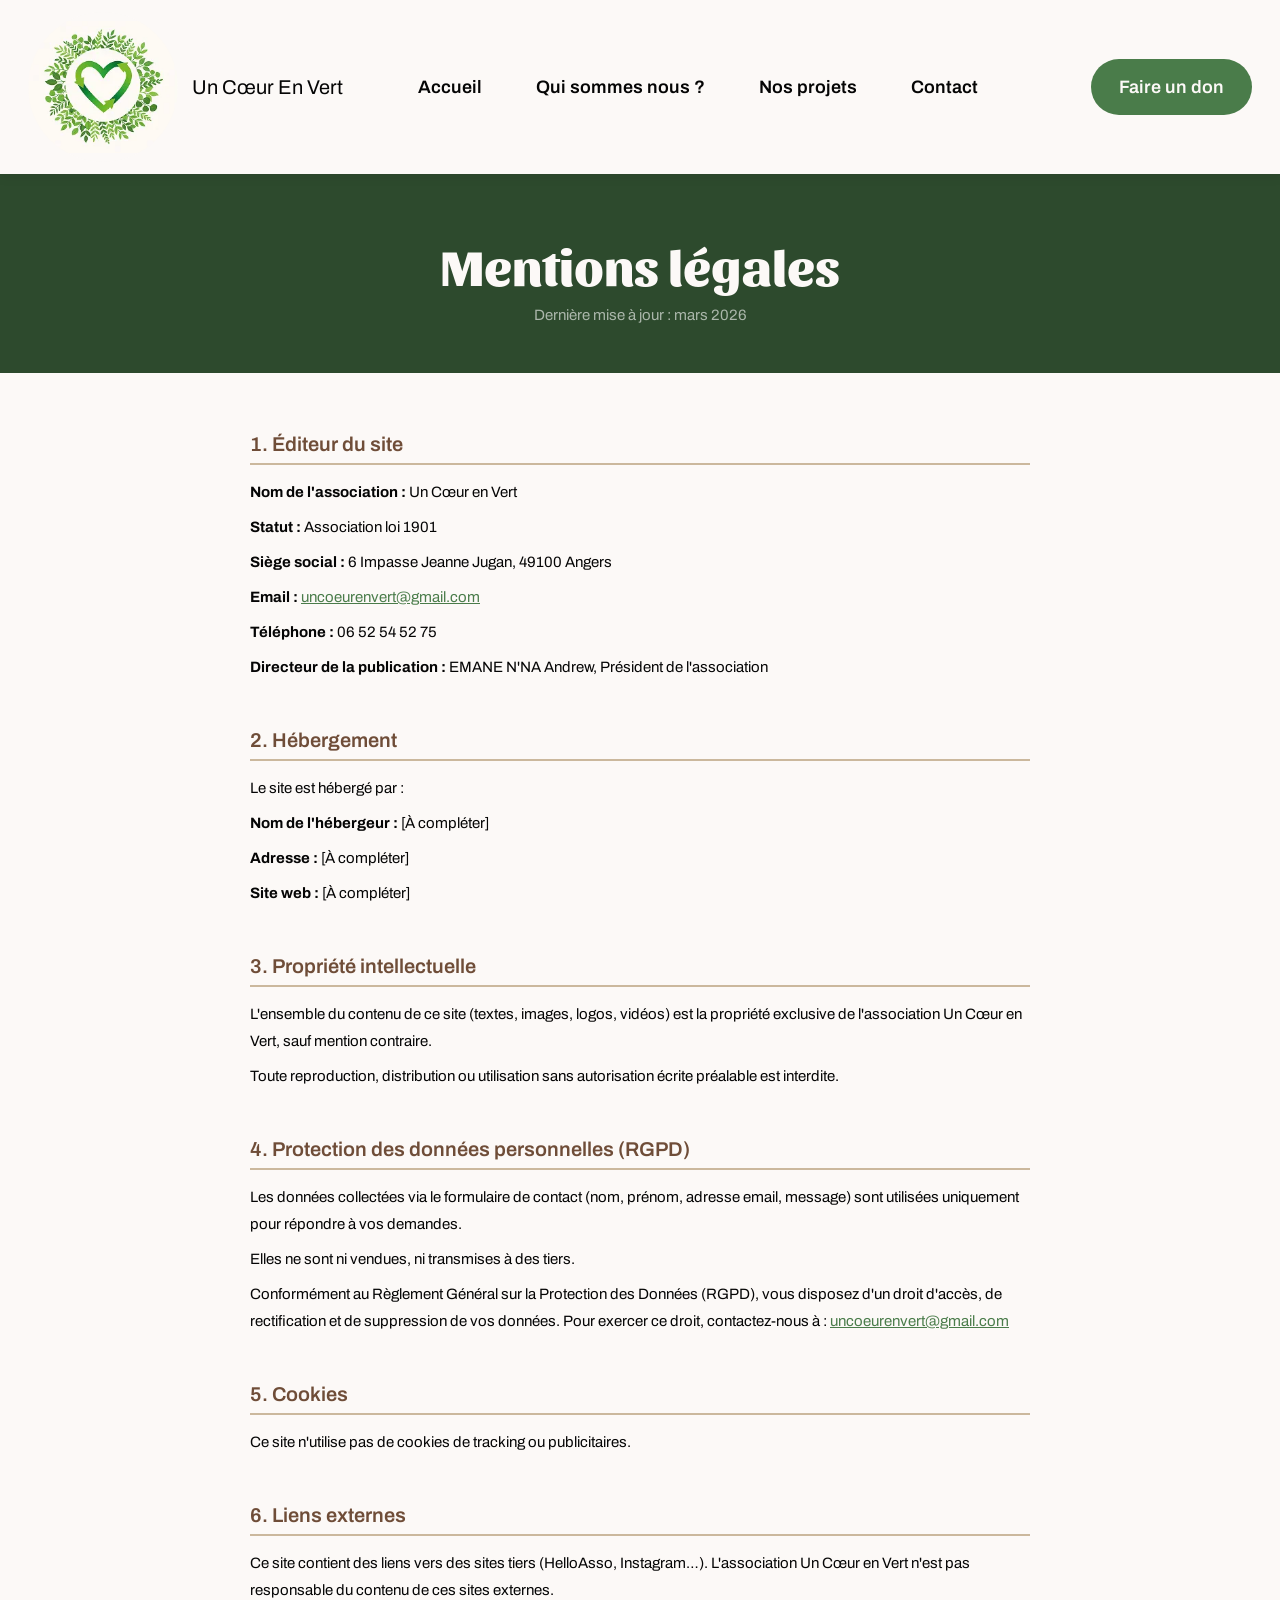
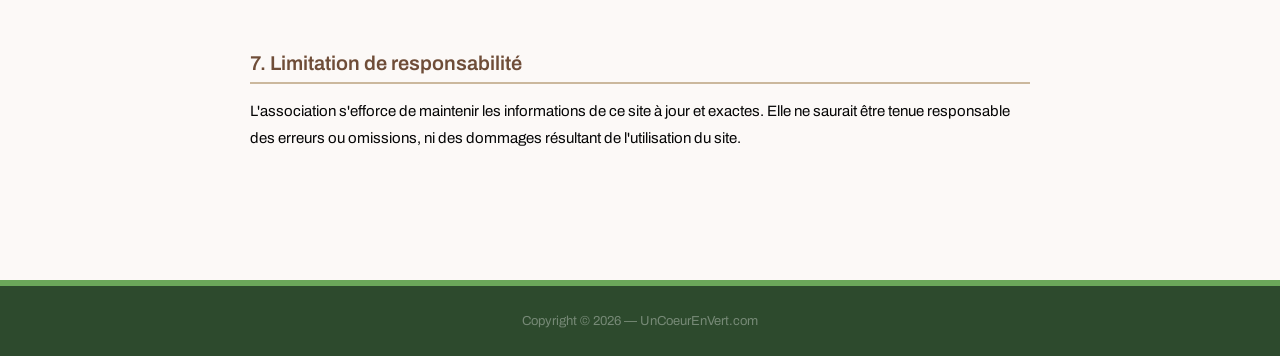
==== mentions-legales.html @ b5b338e8 "Add files via upload" ====
<!DOCTYPE html>
<html lang="fr">
<head>
<meta charset="UTF-8"/>
<meta name="viewport" content="width=device-width, initial-scale=1.0"/>
<title>Mentions légales — Un Cœur en Vert</title>
<link rel="preconnect" href="https://fonts.googleapis.com"/>
<link rel="preconnect" href="https://fonts.gstatic.com" crossorigin/>
<link href="https://fonts.googleapis.com/css2?family=Archivo:ital,wght@0,300;0,400;0,600;1,400&family=Sansita:wght@800&family=Montserrat:wght@400;500;600&display=swap" rel="stylesheet"/>
<style>
*, *::before, *::after { box-sizing: border-box; margin: 0; padding: 0; }
:root {
  --cream:   #FCF9F7;
  --brown:   #6F4D38;
  --dkgreen: #2D4A2D;
  --mdgreen: #4A7C4A;
  --ltgreen: #6BA75A;
  --sand:    #CBB89D;
  --black:   #050505;
}
html { scroll-behavior: smooth; }
body {
  font-family: 'Archivo', sans-serif;
  background: var(--cream);
  color: var(--black);
  overflow-x: hidden;
}
img { display: block; max-width: 100%; }

/* ── NAV (identique au site) ── */
nav {
  position: sticky; top: 0; z-index: 200;
  background: var(--cream);
  display: flex; align-items: center; justify-content: space-between;
  padding: 12px 28px;
  box-shadow: 0 2px 12px rgba(0,0,0,.08);
}
.nav-brand { display: flex; align-items: center; gap: 14px; flex-shrink: 0; min-width: 200px; }
.nav-logo {
  width: 150px; height: 150px; flex-shrink: 0;
  border-radius: 50%; border: none;
  background: var(--cream);
  display: flex; align-items: center; justify-content: center;
  overflow: hidden;
}
.nav-logo img { width: 150px; height: 150px; object-fit: contain; }
.nav-brand-name {
  font-family: 'Archivo', sans-serif; font-size: 20px; font-weight: 400;
  color: var(--black); white-space: nowrap;
}
nav ul { list-style: none; display: flex; gap: 54px; flex: 1; justify-content: center; }
nav ul a {
  text-decoration: none; color: var(--black);
  font-size: 18px; font-weight: 600; transition: color .2s;
}
nav ul a:hover { color: var(--mdgreen); }
.nav-cta { min-width: 200px; display: flex; justify-content: flex-end; }
.btn {
  display: inline-flex; align-items: center; justify-content: center;
  padding: 18px 28px; border-radius: 36px;
  font-family: 'Archivo', sans-serif; font-weight: 600; font-size: 18px;
  cursor: pointer; text-decoration: none; border: none;
  transition: filter .2s, transform .15s; white-space: nowrap;
}
.btn:hover { filter: brightness(1.1); transform: translateY(-1px); }
.btn-green { background: var(--mdgreen); color: var(--cream); }

/* ── CONTENU ── */
.mentions-hero {
  background: var(--dkgreen);
  padding: 60px 80px 50px;
  text-align: center;
}
.mentions-hero h1 {
  font-family: 'Sansita', sans-serif;
  font-size: clamp(32px, 4vw, 56px);
  font-weight: 800;
  color: var(--cream);
  margin-bottom: 12px;
}
.mentions-hero p {
  color: rgba(255,255,255,.6);
  font-size: 15px;
}

.mentions-body {
  max-width: 860px;
  margin: 0 auto;
  padding: 60px 40px 80px;
}

.ml-section {
  margin-bottom: 48px;
}
.ml-section h2 {
  font-size: 20px;
  font-weight: 600;
  color: var(--brown);
  margin-bottom: 14px;
  padding-bottom: 8px;
  border-bottom: 2px solid var(--sand);
}
.ml-section p,
.ml-section li {
  font-size: 15px;
  line-height: 1.8;
  color: var(--black);
  margin-bottom: 8px;
}
.ml-section ul {
  padding-left: 20px;
  list-style: disc;
}
.ml-section a {
  color: var(--mdgreen);
  text-decoration: underline;
}
.ml-section a:hover { color: var(--dkgreen); }

/* ── FOOTER simple ── */
footer {
  background: var(--dkgreen);
  border-top: 6px solid var(--ltgreen);
  padding: 28px 80px;
  text-align: center;
}
footer p {
  color: rgba(255,255,255,.35);
  font-size: 13px;
}
</style>
</head>
<body>

<!-- NAV -->
<nav>
  <div class="nav-brand">
    <div class="nav-logo">
      <img src="photo_web/logo-1.webp" alt="Un Cœur en Vert">
    </div>
    <span class="nav-brand-name">Un Cœur En Vert</span>
  </div>
  <ul>
    <li><a href="index.html">Accueil</a></li>
    <li><a href="index.html#qui">Qui sommes nous ?</a></li>
    <li><a href="index.html#projets">Nos projets</a></li>
    <li><a href="index.html#contact">Contact</a></li>
  </ul>
  <div class="nav-cta">
    <a href="https://www.helloasso.com/associations/un-coeur-en-vert" class="btn btn-green">Faire un don</a>
  </div>
</nav>

<!-- HERO -->
<div class="mentions-hero">
  <h1>Mentions légales</h1>
  <p>Dernière mise à jour : mars 2026</p>
</div>

<!-- CONTENU -->
<div class="mentions-body">

  <div class="ml-section">
    <h2>1. Éditeur du site</h2>
    <p><strong>Nom de l'association :</strong> Un Cœur en Vert</p>
    <p><strong>Statut :</strong> Association loi 1901</p>
    <p><strong>Siège social :</strong> 6 Impasse Jeanne Jugan, 49100 Angers</p>
    <p><strong>Email :</strong> <a href="mailto:uncoeurenvert@gmail.com">uncoeurenvert@gmail.com</a></p>
    <p><strong>Téléphone :</strong> 06 52 54 52 75</p>
    <p><strong>Directeur de la publication :</strong> EMANE N'NA Andrew, Président de l'association</p>
  </div>

  <div class="ml-section">
    <h2>2. Hébergement</h2>
    <p>Le site est hébergé par :</p>
    <p><strong>Nom de l'hébergeur :</strong> [À compléter]</p>
    <p><strong>Adresse :</strong> [À compléter]</p>
    <p><strong>Site web :</strong> [À compléter]</p>
  </div>

  <div class="ml-section">
    <h2>3. Propriété intellectuelle</h2>
    <p>L'ensemble du contenu de ce site (textes, images, logos, vidéos) est la propriété exclusive de l'association Un Cœur en Vert, sauf mention contraire.</p>
    <p>Toute reproduction, distribution ou utilisation sans autorisation écrite préalable est interdite.</p>
  </div>

  <div class="ml-section">
    <h2>4. Protection des données personnelles (RGPD)</h2>
    <p>Les données collectées via le formulaire de contact (nom, prénom, adresse email, message) sont utilisées uniquement pour répondre à vos demandes.</p>
    <p>Elles ne sont ni vendues, ni transmises à des tiers.</p>
    <p>Conformément au Règlement Général sur la Protection des Données (RGPD), vous disposez d'un droit d'accès, de rectification et de suppression de vos données. Pour exercer ce droit, contactez-nous à : <a href="mailto:uncoeurenvert@gmail.com">uncoeurenvert@gmail.com</a></p>
  </div>

  <div class="ml-section">
    <h2>5. Cookies</h2>
    <p>Ce site n'utilise pas de cookies de tracking ou publicitaires.</p>
  </div>

  <div class="ml-section">
    <h2>6. Liens externes</h2>
    <p>Ce site contient des liens vers des sites tiers (HelloAsso, Instagram…). L'association Un Cœur en Vert n'est pas responsable du contenu de ces sites externes.</p>
  </div>

  <div class="ml-section">
    <h2>7. Limitation de responsabilité</h2>
    <p>L'association s'efforce de maintenir les informations de ce site à jour et exactes. Elle ne saurait être tenue responsable des erreurs ou omissions, ni des dommages résultant de l'utilisation du site.</p>
  </div>

</div>

<!-- FOOTER -->
<footer>
  <p>Copyright © 2026 — UnCoeurEnVert.com</p>
</footer>

</body>
</html>
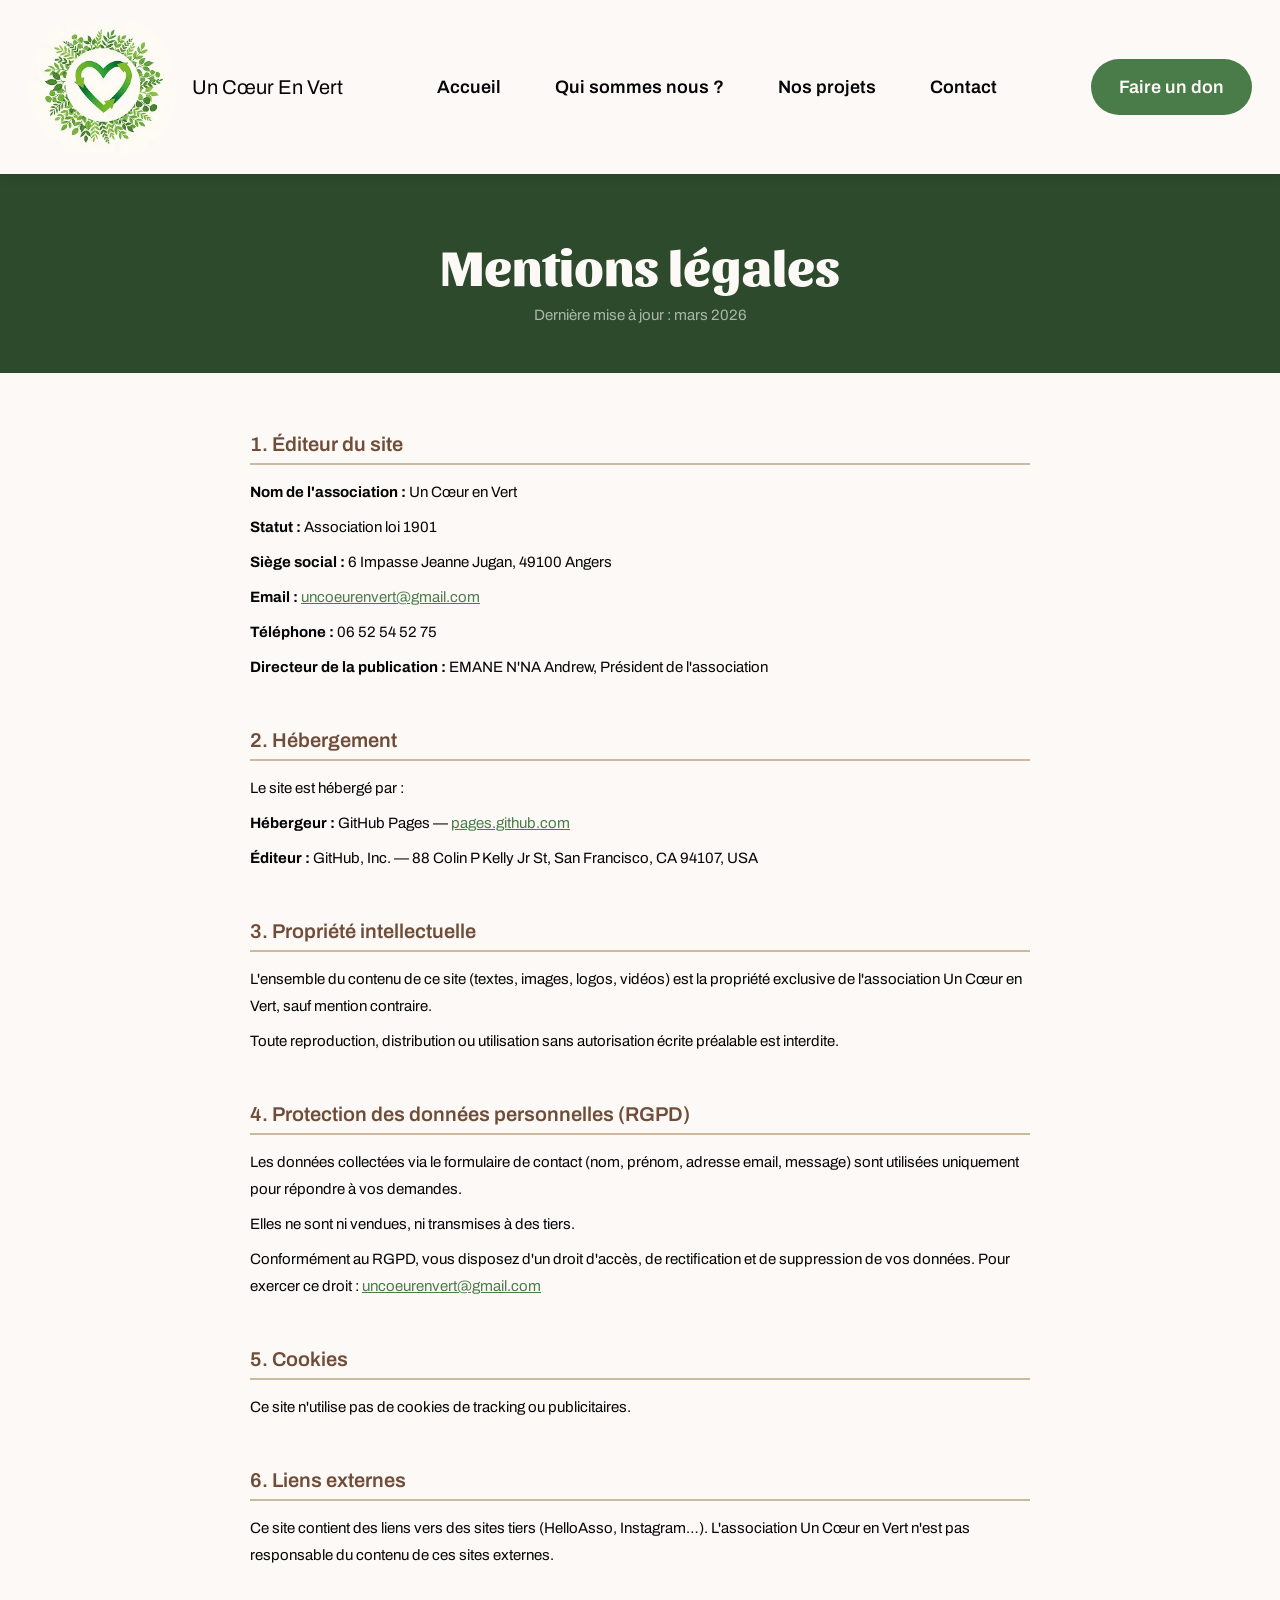
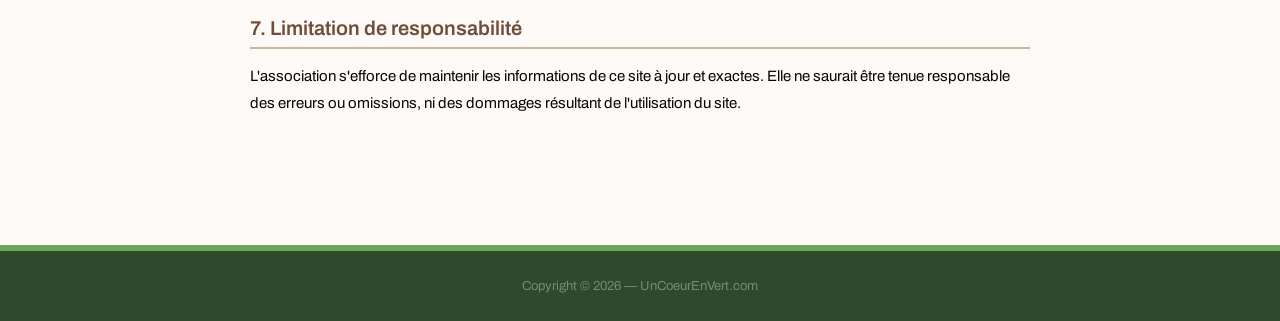
==== commit bc003e3c: "Add files via upload" ====
--- a/mentions-legales.html
+++ b/mentions-legales.html
@@ -7,128 +7,7 @@
 <link rel="preconnect" href="https://fonts.googleapis.com"/>
 <link rel="preconnect" href="https://fonts.gstatic.com" crossorigin/>
 <link href="https://fonts.googleapis.com/css2?family=Archivo:ital,wght@0,300;0,400;0,600;1,400&family=Sansita:wght@800&family=Montserrat:wght@400;500;600&display=swap" rel="stylesheet"/>
-<style>
-*, *::before, *::after { box-sizing: border-box; margin: 0; padding: 0; }
-:root {
-  --cream:   #FCF9F7;
-  --brown:   #6F4D38;
-  --dkgreen: #2D4A2D;
-  --mdgreen: #4A7C4A;
-  --ltgreen: #6BA75A;
-  --sand:    #CBB89D;
-  --black:   #050505;
-}
-html { scroll-behavior: smooth; }
-body {
-  font-family: 'Archivo', sans-serif;
-  background: var(--cream);
-  color: var(--black);
-  overflow-x: hidden;
-}
-img { display: block; max-width: 100%; }
-
-/* ── NAV (identique au site) ── */
-nav {
-  position: sticky; top: 0; z-index: 200;
-  background: var(--cream);
-  display: flex; align-items: center; justify-content: space-between;
-  padding: 12px 28px;
-  box-shadow: 0 2px 12px rgba(0,0,0,.08);
-}
-.nav-brand { display: flex; align-items: center; gap: 14px; flex-shrink: 0; min-width: 200px; }
-.nav-logo {
-  width: 150px; height: 150px; flex-shrink: 0;
-  border-radius: 50%; border: none;
-  background: var(--cream);
-  display: flex; align-items: center; justify-content: center;
-  overflow: hidden;
-}
-.nav-logo img { width: 150px; height: 150px; object-fit: contain; }
-.nav-brand-name {
-  font-family: 'Archivo', sans-serif; font-size: 20px; font-weight: 400;
-  color: var(--black); white-space: nowrap;
-}
-nav ul { list-style: none; display: flex; gap: 54px; flex: 1; justify-content: center; }
-nav ul a {
-  text-decoration: none; color: var(--black);
-  font-size: 18px; font-weight: 600; transition: color .2s;
-}
-nav ul a:hover { color: var(--mdgreen); }
-.nav-cta { min-width: 200px; display: flex; justify-content: flex-end; }
-.btn {
-  display: inline-flex; align-items: center; justify-content: center;
-  padding: 18px 28px; border-radius: 36px;
-  font-family: 'Archivo', sans-serif; font-weight: 600; font-size: 18px;
-  cursor: pointer; text-decoration: none; border: none;
-  transition: filter .2s, transform .15s; white-space: nowrap;
-}
-.btn:hover { filter: brightness(1.1); transform: translateY(-1px); }
-.btn-green { background: var(--mdgreen); color: var(--cream); }
-
-/* ── CONTENU ── */
-.mentions-hero {
-  background: var(--dkgreen);
-  padding: 60px 80px 50px;
-  text-align: center;
-}
-.mentions-hero h1 {
-  font-family: 'Sansita', sans-serif;
-  font-size: clamp(32px, 4vw, 56px);
-  font-weight: 800;
-  color: var(--cream);
-  margin-bottom: 12px;
-}
-.mentions-hero p {
-  color: rgba(255,255,255,.6);
-  font-size: 15px;
-}
-
-.mentions-body {
-  max-width: 860px;
-  margin: 0 auto;
-  padding: 60px 40px 80px;
-}
-
-.ml-section {
-  margin-bottom: 48px;
-}
-.ml-section h2 {
-  font-size: 20px;
-  font-weight: 600;
-  color: var(--brown);
-  margin-bottom: 14px;
-  padding-bottom: 8px;
-  border-bottom: 2px solid var(--sand);
-}
-.ml-section p,
-.ml-section li {
-  font-size: 15px;
-  line-height: 1.8;
-  color: var(--black);
-  margin-bottom: 8px;
-}
-.ml-section ul {
-  padding-left: 20px;
-  list-style: disc;
-}
-.ml-section a {
-  color: var(--mdgreen);
-  text-decoration: underline;
-}
-.ml-section a:hover { color: var(--dkgreen); }
-
-/* ── FOOTER simple ── */
-footer {
-  background: var(--dkgreen);
-  border-top: 6px solid var(--ltgreen);
-  padding: 28px 80px;
-  text-align: center;
-}
-footer p {
-  color: rgba(255,255,255,.35);
-  font-size: 13px;
-}
-</style>
+<link rel="stylesheet" href="style.css"/>
 </head>
 <body>
 
@@ -140,6 +19,7 @@
     </div>
     <span class="nav-brand-name">Un Cœur En Vert</span>
   </div>
+  <button class="nav-hamburger" onclick="document.querySelector('nav ul').classList.toggle('open')" aria-label="Menu">☰</button>
   <ul>
     <li><a href="index.html">Accueil</a></li>
     <li><a href="index.html#qui">Qui sommes nous ?</a></li>
@@ -173,9 +53,8 @@
   <div class="ml-section">
     <h2>2. Hébergement</h2>
     <p>Le site est hébergé par :</p>
-    <p><strong>Nom de l'hébergeur :</strong> [À compléter]</p>
-    <p><strong>Adresse :</strong> [À compléter]</p>
-    <p><strong>Site web :</strong> [À compléter]</p>
+    <p><strong>Hébergeur :</strong> GitHub Pages — <a href="https://pages.github.com" target="_blank">pages.github.com</a></p>
+    <p><strong>Éditeur :</strong> GitHub, Inc. — 88 Colin P Kelly Jr St, San Francisco, CA 94107, USA</p>
   </div>
 
   <div class="ml-section">
@@ -188,7 +67,7 @@
     <h2>4. Protection des données personnelles (RGPD)</h2>
     <p>Les données collectées via le formulaire de contact (nom, prénom, adresse email, message) sont utilisées uniquement pour répondre à vos demandes.</p>
     <p>Elles ne sont ni vendues, ni transmises à des tiers.</p>
-    <p>Conformément au Règlement Général sur la Protection des Données (RGPD), vous disposez d'un droit d'accès, de rectification et de suppression de vos données. Pour exercer ce droit, contactez-nous à : <a href="mailto:uncoeurenvert@gmail.com">uncoeurenvert@gmail.com</a></p>
+    <p>Conformément au RGPD, vous disposez d'un droit d'accès, de rectification et de suppression de vos données. Pour exercer ce droit : <a href="mailto:uncoeurenvert@gmail.com">uncoeurenvert@gmail.com</a></p>
   </div>
 
   <div class="ml-section">
--- a/style.css
+++ b/style.css
@@ -0,0 +1,681 @@
+
+/* ── RESET & BASE ── */
+*, *::before, *::after { box-sizing: border-box; margin: 0; padding: 0; }
+:root {
+  --cream:    #FCF9F7;
+  --brown:    #6F4D38;
+  --dkgreen:  #2D4A2D;
+  --mdgreen:  #4A7C4A;
+  --ltgreen:  #6BA75A;
+  --sand:     #CBB89D;
+  --sandbg:   rgba(203,184,157,0.20);
+  --black:    #050505;
+}
+html { scroll-behavior: smooth; }
+body {
+  font-family: 'Archivo', sans-serif;
+  background: var(--cream);
+  color: var(--black);
+  overflow-x: hidden;
+  width: 100%;
+}
+img { display: block; max-width: 100%; }
+
+/* ── BOUTONS ── */
+.btn {
+  display: inline-flex; align-items: center; justify-content: center;
+  padding: 18px 28px; border-radius: 36px;
+  font-family: 'Archivo', sans-serif; font-weight: 600; font-size: 18px;
+  cursor: pointer; text-decoration: none; border: none;
+  transition: filter .2s, transform .15s;
+  white-space: nowrap;
+}
+.btn:hover { filter: brightness(1.1); transform: translateY(-1px); }
+.btn-green  { background: var(--mdgreen); color: var(--cream); }
+.btn-brown  { background: var(--brown);   color: var(--cream); }
+.btn-ltgreen { background: var(--ltgreen); color: var(--cream); }
+
+/* ── NAV ── */
+nav {
+  position: sticky; top: 0; z-index: 200;
+  background: var(--cream);
+  display: flex; align-items: center; justify-content: space-between;
+  padding: 12px 28px;
+  box-shadow: 0 2px 12px rgba(0,0,0,.08);
+}
+.nav-logo {
+  width: 150px; height: 150px; flex-shrink: 0;
+  border-radius: 50%; border: none;
+  background: var(--cream);
+  display: flex; align-items: center; justify-content: center;
+  overflow: hidden;
+}
+.nav-logo svg { width: 100px; height: 100px; }
+nav ul { list-style: none; display: flex; gap: 54px; flex: 1; justify-content: center; }
+nav ul a {
+  text-decoration: none; color: var(--black);
+  font-size: 18px; font-weight: 600;
+  transition: color .2s;
+}
+nav ul a:hover { color: var(--mdgreen); }
+
+/* ── HERO ── */
+#accueil {
+  position: relative;
+  background: var(--cream);
+  background-image: url('photo_web/Hero.webp'); background-size: cover; background-position: center top;
+  min-height: 680px;
+  overflow: hidden;
+  display: flex; align-items: flex-end;
+  padding: 250px 60px 60px;
+}
+.hero-content {
+  position: relative; z-index: 2;
+  max-width: 680px;
+  display: flex; flex-direction: column; gap: 18px;
+}
+.hero-quote {
+  font-family: 'Sansita', sans-serif;
+  font-size: clamp(28px, 3.8vw, 64px);
+  font-weight: 800;
+  color: var(--brown);
+}
+.hero-sub {
+  font-size: 17px; font-weight: 600; color: var(--black);
+  line-height: 1.6; max-width: 560px;
+}
+/* ── SECTION COMMUNE ── */
+.section-wrap { width: 100%; padding: 60px 80px; }
+.section-title {
+  font-size: clamp(22px, 2.5vw, 34px);
+  font-weight: 300; color: var(--brown);
+}
+.section-title.center { text-align: center; }
+.section-title.white  { color: var(--cream); }
+.section-title.green  { color: var(--mdgreen); }
+
+/* ── INTRO VALEURS ── */
+#intro { background: var(--cream); text-align: center; }
+.intro-tagline {
+  font-size: 16px; line-height: 1.75;
+  max-width: 860px; margin: 0 auto 48px;
+  color: var(--black);
+}
+.values-row {
+  display: flex; justify-content: center; gap: 48px;
+  flex-wrap: wrap; margin-bottom: 48px;
+  align-items: center;
+}
+.val-card:nth-child(1),
+.val-card:nth-child(3) {
+  margin-top: 40px;
+}
+.val-card {
+  background: var(--brown); border-radius: 20px;
+  padding: 24px 20px; width: 290px; color: var(--cream);
+  text-align: center;
+  display: flex; flex-direction: column; align-items: center; gap: 10px;
+}
+.val-card .v-icon { font-size: 40px; line-height: 1; }
+.val-card h3 { font-size: 26px; font-weight: 300; }
+.val-card p  { font-size: 15px; line-height: 1.65; }
+.sep-brown {
+  border: none; border-top: 6px solid var(--brown);
+  width: 68%; margin: 0 auto;
+}
+
+/* ── QUI SOMMES-NOUS ── */
+#qui { background: var(--sandbg); }
+#qui .section-title { margin-bottom: 36px; }
+.team-grid {
+  display: flex; justify-content: center; gap: 88px; flex-wrap: wrap;
+}
+.team-card {
+  background: var(--sand); border-radius: 20px;
+  padding: 20px; width: 300px; text-align: center;
+}
+.team-photo {
+  width: 100%; height: 280px; border-radius: 10px;
+  background: #b8a08a; overflow: hidden;
+  display: flex; align-items: center; justify-content: center;
+  margin-bottom: 14px;
+}
+.team-photo img { width: 100%; height: 100%; object-fit: cover; }
+.team-card h3 { font-size: 20px; font-weight: 300; color: var(--black); margin-bottom: 6px; }
+.team-card p  { font-size: 15px; font-weight: 600; color: var(--black); line-height: 1.4; }
+
+/* ── SÉPARATEUR VERT ── */
+.sep-green { border: none; border-top: 6px solid var(--ltgreen); width: 100%; }
+
+/* ── PROJETS ── */
+#projets { background: var(--dkgreen); }
+#projets .section-title { margin-bottom: 12px; }
+.proj-subtitle {
+  text-align: center; color: var(--cream);
+  font-size: 16px; line-height: 1.7;
+  max-width: 820px; margin: 0 auto 36px;
+}
+/* Card projet */
+.project-card {
+  display: none;
+  background: var(--cream); border-radius: 20px;
+  padding: 28px 28px;
+  max-width: 1300px; margin: 0 auto;
+  flex-direction: row; align-items: center; gap: 32px;
+}
+.project-card.active { display: flex; }
+.proj-img-wrap {
+  flex-shrink: 0; width: 480px; height: 400px;
+  border-radius: 10px; overflow: hidden;
+  background: #d4cfc9;
+  display: flex; align-items: top; justify-content: center;
+}
+.proj-img-wrap img { width: 100%; height: 100%; object-fit: cover; }
+.img-placeholder-label {
+  font-size: 12px; color: rgba(0,0,0,.3); font-style: italic; text-align: center; padding: 8px;
+}
+.proj-body { flex: 1; display: flex; flex-direction: column; gap: 16px; }
+.proj-body h3 { font-size: 24px; font-weight: 300; color: var(--brown); }
+.proj-body .proj-desc { font-size: 15px; line-height: 1.75; color: var(--black); }
+.proj-meta-row { display: flex; gap: 28px; flex-wrap: wrap; padding-top: 8px; }
+.pm { display: flex; flex-direction: column; gap: 6px; }
+.pm .label { font-size: 22px; font-weight: 300; color: var(--ltgreen); }
+.pm .val   { font-size: 14px; color: var(--black); line-height: 1.5; }
+
+/* Pills navigation */
+.proj-pills {
+  display: grid;
+  grid-template-columns: repeat(5, 1fr);
+  gap: 10px;
+  margin: 16px auto 0;
+  max-width: 1300px; /* même max-width que .project-card */
+}
+.pill {
+  background: var(--cream); color: var(--brown);
+  border: none; border-radius: 16px;
+  padding: 16px 10px;
+  font-family: 'Archivo', sans-serif; font-size: 16px; font-weight: 400;
+  cursor: pointer; text-align: center; line-height: 1.4;
+  transition: background .2s, color .2s;
+  width: 100%;
+}
+.pill strong { display: block; font-size: 14px; font-weight: 400; opacity: .7; margin-bottom: 4px; }
+.pill.active, .pill:hover { background: var(--ltgreen); color: var(--cream); }
+
+/* ── EVENEMENT ── */
+#evenement { background: var(--mdgreen); }
+#evenement .section-title { margin-bottom: 32px; }
+.event-card {
+  background: var(--cream); border-radius: 20px;
+  padding: 28px; max-width: 1200px; margin: 0 auto;
+  display: flex; gap: 40px; align-items: center;
+}
+.event-img-wrap {
+  flex-shrink: 0; width: 440px; height: 420px;
+  border-radius: 10px; overflow: hidden;
+  background: #d4cfc9;
+  display: flex; align-items: center; justify-content: center;
+}
+.event-img-wrap img { width: 100%; height: 100%; object-fit: cover; }
+.event-body { flex: 1; display: flex; flex-direction: column; gap: 18px; }
+.event-body h3 { font-size: 28px; font-weight: 300; color: var(--brown); }
+.event-body p  { font-size: 15px; line-height: 1.75; color: var(--black); }
+
+/* ── PARTENAIRES ── */
+#partenaires { background: var(--cream); }
+#partenaires .section-title { margin-bottom: 32px; }
+.partners-track-wrap {
+  overflow: hidden;
+  width: 100%;
+  position: relative;
+}
+/* masque les bords avec un fondu */
+.partners-track-wrap::before,
+.partners-track-wrap::after {
+  content: ''; position: absolute; top: 0; bottom: 0; width: 80px; z-index: 2; pointer-events: none;
+}
+.partners-track-wrap::before { left: 0;  background: linear-gradient(to right, var(--cream), transparent); }
+.partners-track-wrap::after  { right: 0; background: linear-gradient(to left,  var(--cream), transparent); }
+.partners-track {
+  display: flex; gap: 20px; align-items: center;
+  animation: scroll-partners 22s linear infinite;
+  width: max-content;
+  will-change: transform;
+}
+.partners-track:hover { animation-play-state: paused; }
+@keyframes scroll-partners {
+  from { transform: translateX(0); }
+  to   { transform: translateX(-50%); }
+}
+.partner-item {
+  flex-shrink: 0; width: calc((100vw - 160px) / 5);
+  max-width: 200px; min-width: 120px;
+  height: 120px; padding: 10px;
+  display: flex; align-items: center; justify-content: center;
+}
+.partner-item img { max-width: 100%; max-height: 100%; object-fit: contain; }
+.partner-placeholder {
+  width: 100%; height: 100%;
+  background: #ede9e4; border-radius: 10px;
+  display: flex; align-items: center; justify-content: center;
+  font-size: 11px; color: #aaa; text-align: center; padding: 8px;
+  border: 2px dashed rgba(0,0,0,.1);
+}
+
+/* ── SOUTENIR ── */
+#soutenir { background: var(--sandbg); }
+#soutenir .section-title { margin-bottom: 12px; }
+.soutenir-sub {
+  font-size: 16px; line-height: 1.75; max-width: 800px;
+  margin: 0 auto 40px; text-align: center; color: var(--black);
+}
+.don-grid {
+  display: flex; justify-content: center; gap: 64px; flex-wrap: wrap;
+}
+.don-card {
+  background: var(--brown); border-radius: 20px;
+  padding: 20px; width: 340px;
+  color: var(--cream); text-align: left;
+  display: flex; flex-direction: column; gap: 14px;
+}
+.don-img-wrap {
+  width: 100%; height: 200px; border-radius: 10px;
+  overflow: hidden; background: #9e7d63;
+  display: flex; align-items: center; justify-content: center;
+}
+.don-img-wrap img { width: 100%; height: 100%; object-fit: cover; }
+.don-card h3 { font-size: 22px; font-weight: 300; }
+.don-card p  { font-size: 14px; line-height: 1.65; flex: 1; }
+.don-card .price { font-size: 30px; font-weight: 300; }
+.don-card .btn { align-self: flex-start; font-size: 15px; padding: 10px 22px; }
+
+/* ── GALERIE ── */
+#galerie { background: var(--cream); }
+#galerie .section-title { margin-bottom: 28px; }
+/* Grille bento fidèle à la maquette Figma : 4 colonnes, 2 rangées */
+.gallery-grid {
+  display: grid;
+  grid-template-columns: 1fr 1fr 1fr 1fr;
+  grid-template-rows: 220px 220px;
+  gap: 10px;
+  max-width: 1100px; margin: 0 auto;
+}
+.g {
+  border-radius: 14px; overflow: hidden;
+  background: #d4cfc9;
+  display: flex; align-items: center; justify-content: center;
+  font-size: 12px; color: #aaa; font-style: italic;
+}
+.g img { width: 100%; height: 100%; object-fit: cover; }
+/* Positions exactes de la maquette */
+.g-1  { grid-column: 1; grid-row: 1; }               /* petit carré haut gauche 1 */
+.g-2  { grid-column: 2; grid-row: 1; }               /* petit carré haut gauche 2 */
+.g-3  { grid-column: 3 / span 2; grid-row: 1; }      /* large haut droite */
+.g-4  { grid-column: 1; grid-row: 2; }               /* bas gauche 1 */
+.g-5  { grid-column: 2; grid-row: 1 / span 2; }      /* haut + bas milieu (tall) */
+.g-6  { grid-column: 3; grid-row: 2; }               /* bas milieu */
+.g-7  { grid-column: 4; grid-row: 2; }               /* bas droite */
+/* re-map pour approcher la maquette : */
+/* rangée 1 : [petit] [wide 2col] [petit] */
+/* rangée 2 : [tall 2row] [petit] [wide 2col] */
+
+/* ── CONTACT ── */
+#contact { background: var(--cream); padding: 0; overflow: hidden; }
+.contact-dome {
+  background: var(--mdgreen);
+  border-radius: 100% 100% 0 0 / 1500px 1500px 0 0;
+  padding: 160px 80px 80px;
+  text-align: center;
+}
+.contact-dome .section-title { margin-bottom: 14px; }
+.contact-intro {
+  color: var(--cream); font-size: 16px; line-height: 1.75;
+  max-width: 660px; margin: 0 auto 36px;
+}
+/* Formulaire */
+.contact-form-wrap {
+  background: var(--sand); border-radius: 20px;
+  padding: 28px 28px;
+  max-width: 680px; margin: 0 auto 36px;
+  text-align: left;
+}
+.cf-label {
+  display: block; color: var(--cream);
+  font-family: 'Montserrat', sans-serif; font-weight: 500; font-size: 15px;
+  margin-bottom: 7px;
+}
+.cf-row { display: flex; gap: 12px; margin-bottom: 16px; }
+.cf-row > div { flex: 1; }
+.cf-field { margin-bottom: 16px; }
+.cf-input {
+  width: 100%; padding: 12px 14px;
+  border-radius: 10px; border: none;
+  background: var(--cream);
+  font-family: 'Montserrat', sans-serif; font-size: 14px; color: var(--brown);
+  outline: none;
+}
+.cf-textarea { height: 130px; resize: vertical; }
+.cf-submit { display: flex; justify-content: flex-end; margin-top: 10px; }
+/* Infos contact */
+.contact-infos {
+  display: flex; justify-content: center; gap: 48px; flex-wrap: wrap;
+  max-width: 760px; margin: 0 auto;
+}
+.ci { text-align: center; color: var(--cream); }
+.ci strong { display: block; font-size: 16px; font-weight: 600; margin-bottom: 6px; }
+.ci span, .ci a { font-size: 15px; line-height: 1.75; color: var(--cream); text-decoration: none; }
+.ci a:hover { text-decoration: underline; }
+
+/* ── FOOTER ── */
+footer {
+  background: var(--dkgreen);
+  border-top: 6px solid var(--ltgreen);
+  padding: 48px 80px;
+}
+.footer-inner {
+  display: grid;
+  grid-template-columns: 1fr 2fr 2fr;
+  gap: 60px;
+  max-width: 1400px;
+  width: 100%;
+  margin: 0 auto;
+  align-items: start;
+}
+/* Colonne 2 et 3 : padding pour ne pas coller aux bords */
+.footer-col-about { padding-left: 0; }
+.footer-col-nav { padding-left: 0; }
+/* Colonne 1 — logo */
+.footer-col-logo {
+  display: flex; flex-direction: column; align-items: flex-start;
+}
+
+.footer-logo-circle img { width: 100%; height: 100%; object-fit: cover; border-radius: 50%;}
+/* Colonne 2 — description */
+.footer-col-about {
+  display: flex; flex-direction: column; gap: 14px;
+}
+.footer-about {
+  color: var(--cream); font-size: 15px; line-height: 1.75;
+}
+.footer-about strong { display: block; font-size: 17px; margin-bottom: 6px; }
+.footer-ig {
+  display: flex; align-items: center; gap: 10px;
+  color: var(--cream); font-size: 15px;
+}
+.ig-badge {
+  width: 36px; height: 36px; background: var(--ltgreen);
+  border-radius: 8px; display: flex; align-items: center; justify-content: center;
+  font-size: 18px; flex-shrink: 0;
+}
+/* Colonne 3 — liens */
+.footer-col-nav {
+  display: flex; flex-direction: column; gap: 4px;
+}
+.footer-col-nav a {
+  color: var(--cream); text-decoration: none;
+  font-size: 15px; line-height: 2.2;
+  transition: color .2s;
+}
+.footer-col-nav a:hover { color: var(--ltgreen); }
+.footer-copy { color: rgba(255,255,255,.35); font-size: 13px; margin-top: 14px; }
+/* ── NAV BRAND (logo + nom) ── */
+.nav-brand {
+  display: flex; align-items: center; gap: 14px; flex-shrink: 0;
+}
+.nav-brand-name {
+  font-family: 'Archivo', sans-serif; font-size: 20px; font-weight: 400;
+  color: var(--black); white-space: nowrap;
+}
+
+/* ── EVENT CAROUSEL ── */
+.event-carousel {
+  position: relative; flex-shrink: 0;
+  width: 440px; height: 420px;
+  border-radius: 10px; overflow: hidden;
+  background: #d4cfc9;
+}
+.event-carousel .slides { width: 100%; height: 100%; position: relative; }
+.event-carousel .slide {
+  position: absolute; inset: 0;
+  opacity: 0; transition: opacity .4s ease;
+  display: flex; align-items: center; justify-content: center;
+}
+.event-carousel .slide.active { opacity: 1; }
+.event-carousel .slide img { width: 100%; height: 100%; object-fit: cover; }
+.event-carousel .slide .ph {
+  font-size: 12px; color: rgba(0,0,0,.3); font-style: italic; text-align: center; padding: 8px;
+}
+.carousel-btn {
+  position: absolute; top: 50%; transform: translateY(-50%);
+  background: rgba(252,249,247,.85); border: none; border-radius: 50%;
+  width: 38px; height: 38px; cursor: pointer; font-size: 16px;
+  display: flex; align-items: center; justify-content: center;
+  transition: background .2s; z-index: 3;
+}
+.carousel-btn:hover { background: var(--cream); }
+.carousel-btn.prev { left: 10px; }
+.carousel-btn.next { right: 10px; }
+.carousel-dots {
+  position: absolute; bottom: 10px; left: 50%; transform: translateX(-50%);
+  display: flex; gap: 6px; z-index: 3;
+}
+.carousel-dot {
+  width: 8px; height: 8px; border-radius: 50%;
+  background: rgba(255,255,255,.5); border: none; cursor: pointer; padding: 0;
+  transition: background .2s;
+}
+.carousel-dot.active { background: var(--cream); }
+
+/* ── SECTION GABON ── */
+#gabon {
+  background: var(--mdgreen);
+  padding: 60px 80px;
+  text-align: center;
+}
+#gabon .gabon-title {
+  font-size: clamp(20px, 2.2vw, 30px); font-weight: 300;
+  color: var(--cream); letter-spacing: .06em;
+  margin-bottom: 20px; text-transform: uppercase;
+}
+#gabon .gabon-sub {
+  color: var(--cream); font-size: 16px; line-height: 1.75;
+  max-width: 800px; margin: 0 auto 40px;
+}
+.gabon-grid {
+  display: grid;
+  grid-template-columns: repeat(5, 1fr);
+  gap: 12px;
+  max-width: 1200px; margin: 0 auto;
+}
+.gabon-grid + .gabon-grid { margin-top: 12px; }
+.gabon-photo {
+  border-radius: 14px; overflow: hidden;
+  aspect-ratio: 291/303;
+  background: rgba(255,255,255,.12);
+  display: flex; align-items: center; justify-content: center;
+  font-size: 11px; color: rgba(255,255,255,.45); font-style: italic;
+}
+.gabon-photo img { width: 100%; height: 100%; object-fit: cover; }
+
+@keyframes fadeUp {
+  from { opacity: 0; transform: translateY(20px); }
+  to   { opacity: 1; transform: translateY(0); }
+}
+.fu   { animation: fadeUp .65s ease both; }
+.fu.d1 { animation-delay: .12s; }
+.fu.d2 { animation-delay: .24s; }
+
+/* ── RESPONSIVE ── */
+/* ── TABLETTE (max 1024px) ── */
+@media (max-width: 1024px) {
+  .project-card { max-width: 100%; }
+  .proj-pills { max-width: 100%; }
+  .event-card { max-width: 100%; }
+  .gallery-grid { max-width: 100%; }
+}
+
+/* ── MOBILE (max 768px) ── */
+@media (max-width: 768px) {
+
+  /* NAV */
+  nav { padding: 10px 16px; position: sticky; }
+  .nav-logo { width: 60px; height: 60px; }
+  .nav-logo img { width: 54px !important; height: 54px !important; }
+  .nav-brand-name { font-size: 15px; }
+  nav ul {
+    display: none;
+    width: 100%;
+    flex-direction: column;
+    gap: 0;
+    background: var(--cream);
+    padding: 8px 0;
+    order: 3;
+  }
+  nav ul.open { display: flex; }
+  nav ul li a {
+    display: block;
+    padding: 12px 20px;
+    font-size: 16px;
+    border-bottom: 1px solid rgba(0,0,0,.06);
+  }
+  .nav-cta { min-width: unset; }
+  .nav-cta .btn { font-size: 14px; padding: 10px 16px; }
+  .nav-hamburger {
+    display: flex !important;
+    align-items: center; justify-content: center;
+    background: none; border: none; cursor: pointer;
+    font-size: 26px; color: var(--black); padding: 4px;
+    order: 2; margin-left: auto;
+  }
+
+  /* HERO */
+  #accueil { padding: 40px 20px 50px; min-height: 400px; }
+  .hero-quote { font-size: clamp(22px, 7vw, 34px); }
+  .hero-sub { font-size: 15px; }
+
+  /* SECTIONS */
+  .section-wrap { padding: 40px 20px; }
+  #gabon { padding: 40px 20px; }
+
+  /* VALEURS */
+  .values-row { gap: 20px; }
+  .val-card { width: 100%; max-width: 340px; }
+  .val-card:nth-child(1), .val-card:nth-child(3) { margin-top: 0; }
+
+  /* EQUIPE */
+  .team-grid { gap: 24px; }
+  .team-card { width: 100%; max-width: 340px; }
+
+  /* PROJETS */
+  .project-card { flex-direction: column; padding: 20px; }
+  .proj-img-wrap { width: 100%; height: 220px; }
+  .proj-pills { grid-template-columns: 1fr 1fr; max-width: 100%; }
+  .proj-pills .pill:last-child:nth-child(odd) { grid-column: span 2; }
+
+  /* EVENEMENT */
+  .event-card { flex-direction: column; padding: 20px; gap: 20px; }
+  .event-carousel { width: 100%; height: 260px; }
+
+  /* GABON */
+  .gabon-grid { grid-template-columns: repeat(2, 1fr); gap: 8px; }
+
+  /* PARTENAIRES */
+  .partner-item { min-width: 100px; height: 90px; }
+
+  /* SOUTENIR */
+  .don-grid { gap: 24px; }
+  .don-card { width: 100%; max-width: 340px; }
+
+  /* GALERIE */
+  .gallery-grid {
+    grid-template-columns: 1fr 1fr;
+    grid-template-rows: repeat(5, 180px);
+  }
+  .gallery-grid .g { grid-column: unset !important; grid-row: unset !important; }
+
+  /* CONTACT */
+  .contact-dome { border-radius: 30% 30% 0 0 / 60px 60px 0 0; padding: 60px 20px 48px; }
+  .contact-infos { gap: 28px; }
+  .cf-row { flex-direction: column; gap: 0; }
+
+  /* FOOTER */
+  footer { padding: 32px 20px; }
+  .footer-inner { grid-template-columns: 1fr; gap: 28px; }
+  .footer-col-logo { align-items: center; }
+  .footer-logo-circle { width: 120px; height: 120px; }
+
+  /* MENTIONS */
+  .mentions-hero { padding: 40px 20px 30px; }
+  .mentions-body { padding: 40px 20px 60px; }
+}
+
+/* ═══════════════════════════════════
+   MENTIONS LÉGALES
+═══════════════════════════════════ */
+/* ── CONTENU ── */
+.mentions-hero {
+  background: var(--dkgreen);
+  padding: 60px 80px 50px;
+  text-align: center;
+}
+.mentions-hero h1 {
+  font-family: 'Sansita', sans-serif;
+  font-size: clamp(32px, 4vw, 56px);
+  font-weight: 800;
+  color: var(--cream);
+  margin-bottom: 12px;
+}
+.mentions-hero p {
+  color: rgba(255,255,255,.6);
+  font-size: 15px;
+}
+
+.mentions-body {
+  max-width: 860px;
+  margin: 0 auto;
+  padding: 60px 40px 80px;
+}
+
+.ml-section {
+  margin-bottom: 48px;
+}
+.ml-section h2 {
+  font-size: 20px;
+  font-weight: 600;
+  color: var(--brown);
+  margin-bottom: 14px;
+  padding-bottom: 8px;
+  border-bottom: 2px solid var(--sand);
+}
+.ml-section p,
+.ml-section li {
+  font-size: 15px;
+  line-height: 1.8;
+  color: var(--black);
+  margin-bottom: 8px;
+}
+.ml-section ul {
+  padding-left: 20px;
+  list-style: disc;
+}
+.ml-section a {
+  color: var(--mdgreen);
+  text-decoration: underline;
+}
+.ml-section a:hover { color: var(--dkgreen); }
+
+/* ── FOOTER simple ── */
+footer {
+  background: var(--dkgreen);
+  border-top: 6px solid var(--ltgreen);
+  padding: 28px 80px;
+  text-align: center;
+}
+footer p {
+  color: rgba(255,255,255,.35);
+  font-size: 13px;
+}
+
+
+/* Hamburger caché sur desktop */
+.nav-hamburger { display: none; }
